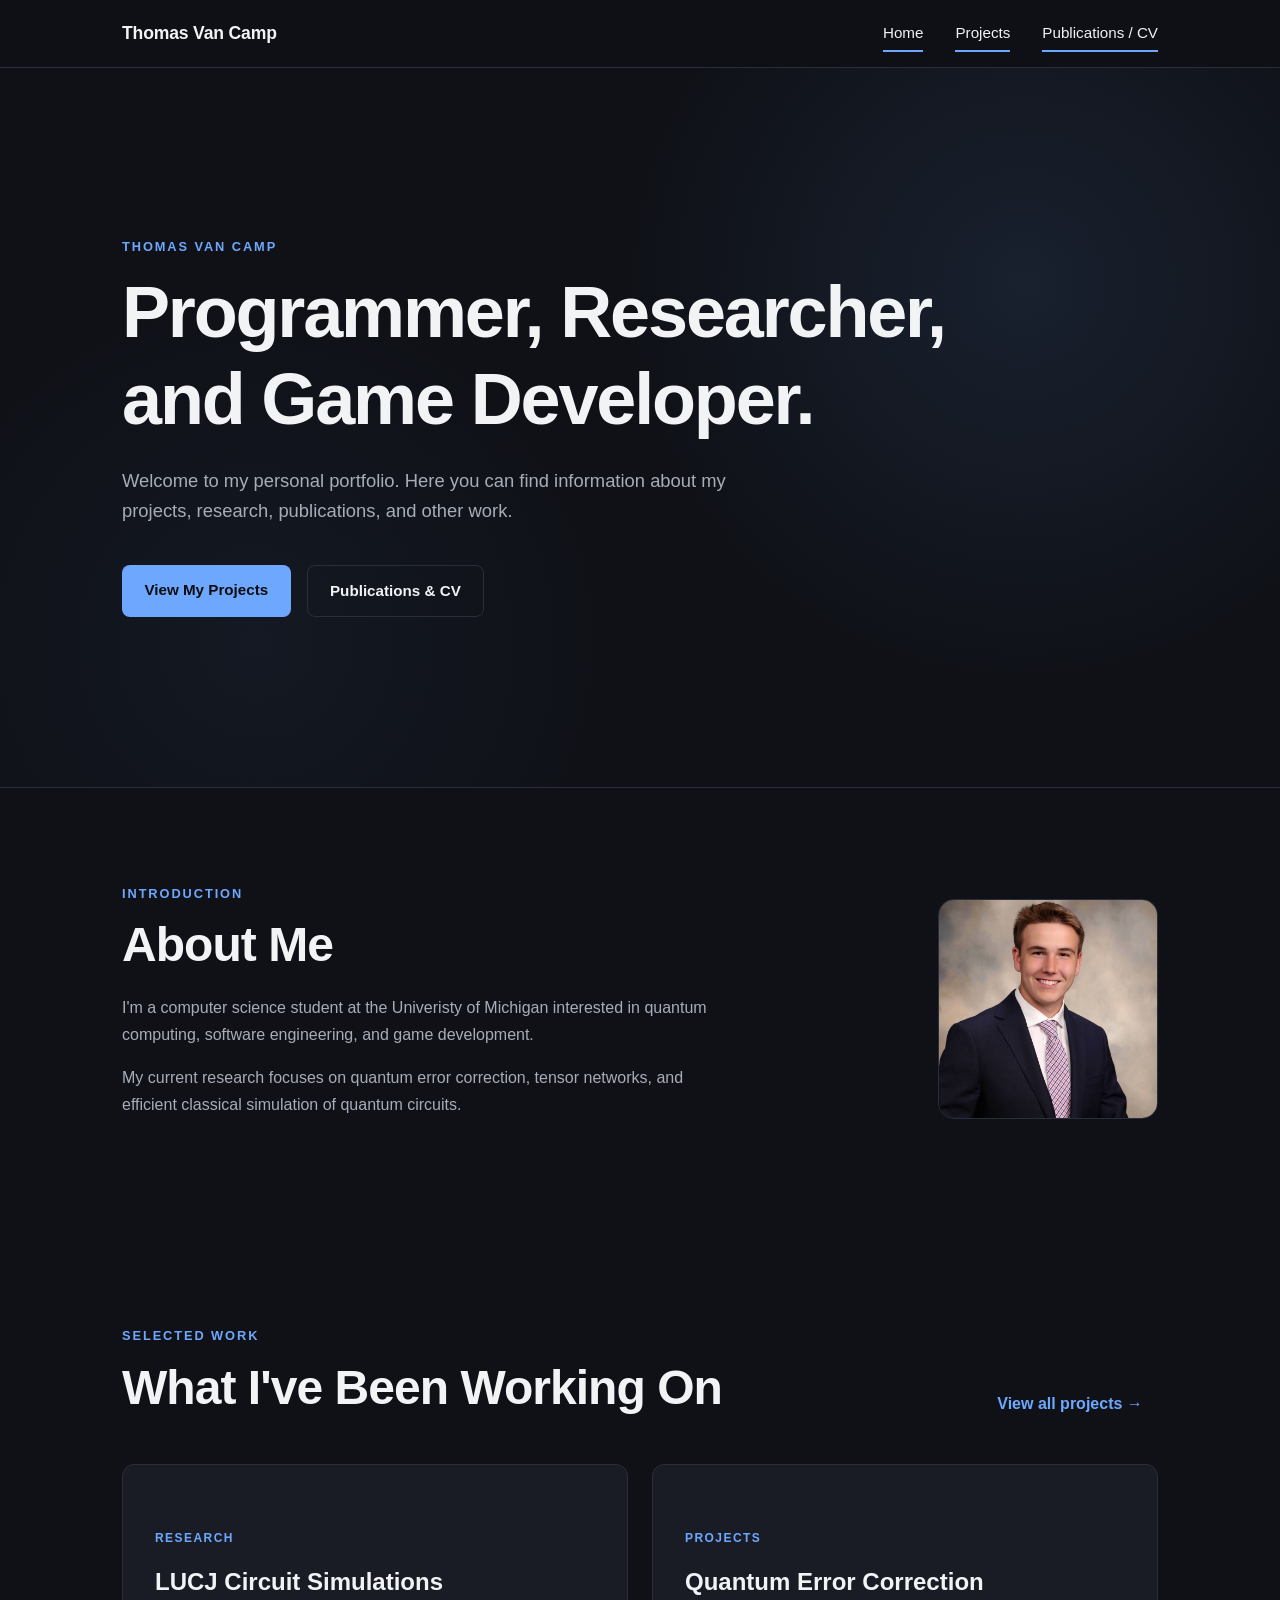
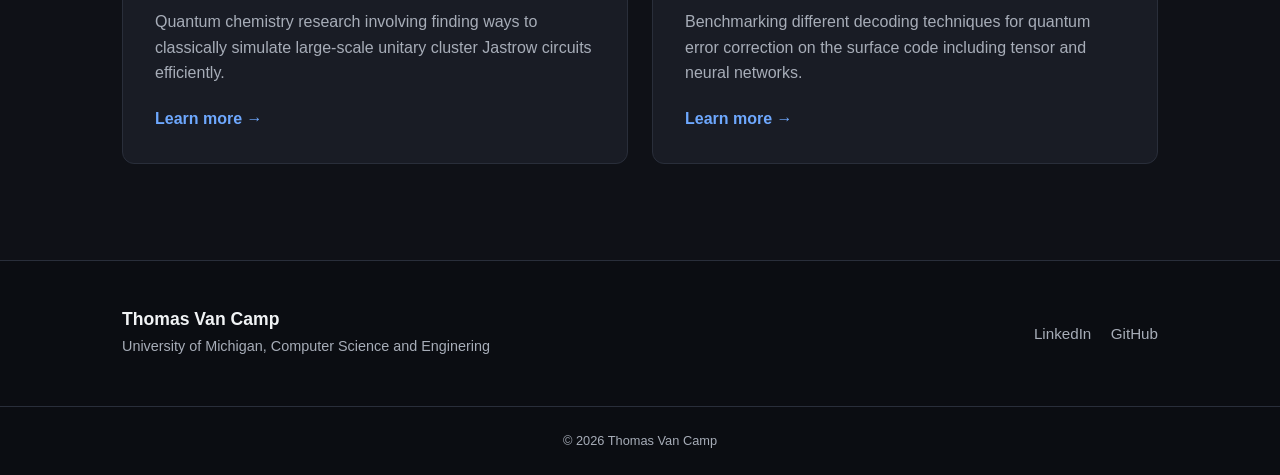
==== index.html @ ea7e0d3c "Updated to professional portfolio website" ====
<!DOCTYPE html>
<html lang="en">
<head>
    <meta charset="UTF-8">
    <meta name="viewport" content="width=device-width, initial-scale=1.0">

    <title>Thomas Van Camp</title>

    <link rel="stylesheet" href="style.css">
</head>

<body>

    <!-- Header / Navigation -->
    <header class="site-header">
        <nav class="navbar">
            <a href="index.html" class="site-name">Thomas Van Camp</a>

            <div class="nav-links">
                <a href="index.html" class="active">Home</a>
                <a href="projects.html" class="active">Projects</a>
                <a href="publications.html" class="active">Publications / CV</a>
            </div>
        </nav>
    </header>


    <!-- Main Content -->
    <main>

        <!-- Hero Section -->
        <section class="hero">
            <div class="hero-content">
                <p class="eyebrow">Thomas Van Camp</p>

                <h1>Programmer, Researcher,<br>and Game Developer.</h1>

                <p class="hero-description">
                    Welcome to my personal portfolio. Here you can find
                    information about my projects, research, publications,
                    and other work.
                </p>

                <div class="hero-buttons">
                    <a href="projects.html" class="button primary">
                        View My Projects
                    </a>

                    <a href="publications.html" class="button secondary">
                        Publications & CV
                    </a>
                </div>
            </div>
        </section>


        <!-- Introduction -->
        <section class="about-section"> 
            <div class="about-content"> 
                <div class="about-text"> 
                    <span class="eyebrow">Introduction</span>
                    <h2>About Me</h2> 
                    <p> 
                        I'm a computer science student at the 
                        Univeristy of Michigan interested 
                        in quantum computing, software 
                        engineering, and game development.
                    </p> 
                    <p> 
                        My current research focuses on 
                        quantum error correction, tensor networks, 
                        and efficient classical simulation of quantum circuits. 
                    </p> 
                </div> 
            
                <div class="about-image"> 
                    <img src="images/headshot/headshot.png" alt="Thomas Van Camp"> 
                </div> 
            </div>
        </section>


        <!-- Featured Work -->
        <section class="featured">
            <div class="section-container">

                <div class="section-heading">
                    <div>
                        <p class="eyebrow">Selected Work</p>
                        <h2>What I've Been Working On</h2>
                    </div>

                    <a href="projects.html" class="text-link">
                        View all projects →
                    </a>
                </div>

                <div class="project-preview">

                    <div class="project-card">
                        <div class="project-card-content">
                            <p class="project-type">Research</p>

                            <h3>LUCJ Circuit Simulations</h3>

                            <p>
                                Quantum chemistry research involving finding 
                                ways to classically simulate large-scale 
                                unitary cluster Jastrow circuits efficiently.
                            </p>

                            <a href="publications.html#lucj" class="text-link">
                                Learn more →
                            </a>
                        </div>
                    </div>

                    <div class="project-card">
                        <div class="project-card-content">
                            <p class="project-type">Projects</p>

                            <h3>Quantum Error Correction</h3>

                            <p>
                                Benchmarking different decoding techniques 
                                for quantum error correction on the surface code
                                including tensor and neural networks.
                            </p>

                            <a href="projects.html#surface-code" class="text-link">
                                Learn more →
                            </a>
                        </div>
                    </div>

                </div>

            </div>
        </section>

    </main>


    <!-- Footer -->
    <footer class="site-footer">
        <div class="footer-content">

            <div class="footer-name">
                <h3>Thomas Van Camp</h3>
                <p>University of Michigan, Computer Science and Enginering</p>
            </div>

            <div class="footer-links">
                <a
                    href="https://www.linkedin.com/in/thomas-van-camp/"
                    target="_blank"
                    rel="noopener noreferrer"
                >
                    LinkedIn
                </a>
                <a
                    href="https://github.com/tvc04/"
                    target="_blank"
                    rel="noopener noreferrer"
                >
                    GitHub
                </a>
            </div>

        </div>

        <div class="footer-bottom">
            <p>© 2026 Thomas Van Camp</p>
        </div>
    </footer>

</body>
</html>
---- style.css ----
/* =========================================================
   Thomas Van Camp - Personal Portfolio
   ========================================================= */


/* ---------------------------------------------------------
   Global Styles
   --------------------------------------------------------- */

* {
    margin: 0;
    padding: 0;
    box-sizing: border-box;
}

:root {
    --background: #0f1117;
    --background-light: #151821;
    --card: #191c25;
    --card-hover: #20242f;

    --text: #f1f3f5;
    --text-muted: #a7adb8;

    --accent: #6ea8fe;
    --accent-hover: #8bb9ff;

    --border: #292e3a;

    --max-width: 1100px;
}

html {
    scroll-behavior: smooth;
}

body {
    font-family:
        -apple-system,
        BlinkMacSystemFont,
        "Segoe UI",
        Roboto,
        Helvetica,
        Arial,
        sans-serif;

    background: var(--background);
    color: var(--text);

    line-height: 1.6;
}


/* ---------------------------------------------------------
   Typography
   --------------------------------------------------------- */

h1,
h2,
h3 {
    line-height: 1.2;
}

h1 {
    font-size: clamp(2.5rem, 6vw, 4.5rem);
    font-weight: 700;
    letter-spacing: -0.03em;
}

h2 {
    font-size: clamp(2rem, 4vw, 3rem);
    letter-spacing: -0.02em;
}

h3 {
    font-size: 1.5rem;
}

p {
    color: var(--text-muted);
}

a {
    color: inherit;
    text-decoration: none;
}


/* ---------------------------------------------------------
   Header / Navigation
   --------------------------------------------------------- */

.site-header {
    position: sticky;
    top: 0;
    z-index: 100;

    width: 100%;

    background: rgba(15, 17, 23, 0.9);
    backdrop-filter: blur(12px);

    border-bottom: 1px solid var(--border);
}

.navbar {
    max-width: var(--max-width);
    margin: 0 auto;

    padding: 1.2rem 2rem;

    display: flex;
    align-items: center;
    justify-content: space-between;
}

.site-name {
    font-size: 1.1rem;
    font-weight: 700;
    letter-spacing: -0.01em;

    transition: color 0.2s ease;
}

.site-name:hover {
    color: var(--accent);
}

.nav-links {
    display: flex;
    gap: 2rem;
}

.nav-links a {
    position: relative;

    color: var(--text-muted);
    font-size: 0.95rem;
    font-weight: 500;

    transition:
        color 0.2s ease;
}

.nav-links a:hover,
.nav-links a.active {
    color: var(--text);
}

/* Small line underneath active navigation item */
.nav-links a::after {
    content: "";

    position: absolute;
    left: 0;
    bottom: -0.4rem;

    width: 0;
    height: 2px;

    background: var(--accent);

    transition: width 0.2s ease;
}

.nav-links a:hover::after,
.nav-links a.active::after {
    width: 100%;
}


/* ---------------------------------------------------------
   Shared Section Styles
   --------------------------------------------------------- */

.section-container {
    max-width: var(--max-width);
    margin: 0 auto;

    padding: 6rem 2rem;
}

.eyebrow {
    margin-bottom: 0.75rem;

    color: var(--accent);

    font-size: 0.8rem;
    font-weight: 700;

    letter-spacing: 0.15em;
    text-transform: uppercase;
}


/* ---------------------------------------------------------
   Hero Section
   --------------------------------------------------------- */

.hero {
    min-height: 80vh;

    display: flex;
    align-items: center;

    border-bottom: 1px solid var(--border);

    /*
       Subtle radial gradients give the background
       some depth without needing an image.
    */
    background:
        radial-gradient(
            circle at 80% 30%,
            rgba(110, 168, 254, 0.10),
            transparent 35%
        ),
        radial-gradient(
            circle at 20% 80%,
            rgba(110, 168, 254, 0.05),
            transparent 30%
        );
}

.hero-content {
    max-width: var(--max-width);
    width: 100%;

    margin: 0 auto;
    padding: 6rem 2rem;
}

.hero h1 {
    max-width: 850px;

    margin-bottom: 1.5rem;
}

.hero-description {
    max-width: 650px;

    margin-bottom: 2.5rem;

    font-size: 1.15rem;
}

/* About Me */
.about-section {
    max-width: var(--max-width);
    margin: 0 auto;

    padding: 6rem 2rem;
}

.about-content {
    margin: 0 auto;
    display: flex;
    align-items: center;
    justify-content: space-between;
    gap: 4rem;
}

.about-text {
    flex: 1;
}

.about-text .eyebrow {
    display: block;
    margin-bottom: 0.75rem;
}

.about-text h2 {
    margin-bottom: 1.25rem;
}

.about-text p {
    max-width: 600px;
    margin-bottom: 1rem;
    line-height: 1.7;
}

.about-image {
    flex: 0 0 220px;
}

.about-image img {
    width: 220px;
    height: 220px;
    object-fit: cover;
    border-radius: 16px;
    border: 1px solid var(--border);
    display: block;
}

/* Mobile */
@media (max-width: 700px) {
    .about-section {
        padding: 4rem 1.5rem;
    }

    .about-content {
        flex-direction: column;
        align-items: flex-start;
        gap: 2rem;
    }

    .about-image {
        flex: none;
    }

    .about-image img {
        width: 180px;
        height: 180px;
    }
}


/* ---------------------------------------------------------
   Buttons
   --------------------------------------------------------- */

.hero-buttons {
    display: flex;
    gap: 1rem;
    flex-wrap: wrap;
}

.button {
    display: inline-block;

    padding: 0.8rem 1.4rem;

    border-radius: 8px;

    font-size: 0.95rem;
    font-weight: 600;

    transition:
        transform 0.2s ease,
        background 0.2s ease,
        border-color 0.2s ease;
}

.button:hover {
    transform: translateY(-2px);
}

.button.primary {
    background: var(--accent);
    color: #0b0d12;
}

.button.primary:hover {
    background: var(--accent-hover);
}

.button.secondary {
    background: transparent;

    border: 1px solid var(--border);

    color: var(--text);
}

.button.secondary:hover {
    background: var(--card);
    border-color: #3b4250;
}


/* ---------------------------------------------------------
   About / Introduction
   --------------------------------------------------------- */

.intro {
    background: var(--background-light);

    border-bottom: 1px solid var(--border);
}

.intro .section-container {
    max-width: 850px;
}

.intro h2 {
    margin-bottom: 1.5rem;
}

.intro p {
    font-size: 1.1rem;
    line-height: 1.8;
}


/* ---------------------------------------------------------
   Featured Projects
   --------------------------------------------------------- */

.featured {
    border-bottom: 1px solid var(--border);
}

.section-heading {
    display: flex;

    align-items: flex-end;
    justify-content: space-between;

    gap: 2rem;

    margin-bottom: 3rem;
}

.section-heading h2 {
    margin: 0;
}

.text-link {
    display: inline-block;

    margin-right: 0.95rem;

    color: var(--accent);

    font-weight: 600;

    transition:
        color 0.2s ease,
        transform 0.2s ease;
}

.text-link:hover {
    color: var(--accent-hover);
}


/* ---------------------------------------------------------
   Project Cards
   --------------------------------------------------------- */

.project-preview {
    display: grid;

    grid-template-columns: repeat(2, 1fr);

    gap: 1.5rem;
}

.project-card {
    min-height: 300px;

    display: flex;
    align-items: flex-end;

    padding: 2rem;

    background: var(--card);

    border: 1px solid var(--border);
    border-radius: 12px;

    transition:
        transform 0.25s ease,
        background 0.25s ease,
        border-color 0.25s ease;
}

.project-card:hover {
    transform: translateY(-5px);

    background: var(--card-hover);

    border-color: #3a414f;
}

.project-card-content {
    max-width: 500px;
}

.project-type {
    margin-bottom: 0.5rem;

    color: var(--accent);

    font-size: 0.75rem;
    font-weight: 700;

    letter-spacing: 0.12em;
    text-transform: uppercase;
}

.project-card h3 {
    margin-bottom: 0.75rem;
}

.project-card p {
    margin-bottom: 1.25rem;
}


/* ---------------------------------------------------------
   Footer
   --------------------------------------------------------- */

.site-footer {
    background: #0b0d12;
}

.footer-content {
    max-width: var(--max-width);
    margin: 0 auto;

    padding: 3rem 2rem;

    display: flex;
    align-items: center;
    justify-content: space-between;

    gap: 2rem;
}

.footer-name h3 {
    margin-bottom: 0.25rem;

    font-size: 1.1rem;
}

.footer-name p {
    font-size: 0.9rem;
}

.footer-links a {
    color: var(--text-muted);

    margin-left: 0.95rem;

    font-size: 0.95rem;
    font-weight: 500;

    transition: color 0.2s ease;
}

.footer-links a:hover {
    color: var(--accent);
}

.footer-bottom {
    border-top: 1px solid var(--border);

    padding: 1.5rem 2rem;

    text-align: center;
}

.footer-bottom p {
    font-size: 0.8rem;
}


/* ---------------------------------------------------------
   Responsive Design - Tablets
   --------------------------------------------------------- */

@media (max-width: 768px) {

    .navbar {
        padding: 1rem 1.25rem;
    }

    .nav-links {
        gap: 1rem;
    }

    .nav-links a {
        font-size: 0.85rem;
    }

    .hero {
        min-height: 75vh;
    }

    .hero-content {
        padding: 5rem 1.25rem;
    }

    .section-container {
        padding: 4.5rem 1.25rem;
    }

    .project-preview {
        grid-template-columns: 1fr;
    }

    .section-heading {
        align-items: flex-start;
        flex-direction: column;
    }

    .footer-content {
        padding: 2.5rem 1.25rem;
    }
}


/* ---------------------------------------------------------
   Responsive Design - Phones
   --------------------------------------------------------- */

@media (max-width: 520px) {

    .navbar {
        flex-direction: column;
        align-items: flex-start;

        gap: 0.75rem;
    }

    .nav-links {
        width: 100%;

        justify-content: space-between;

        gap: 0.5rem;
    }

    .nav-links a {
        font-size: 0.8rem;
    }

    .hero h1 {
        font-size: 2.5rem;
    }

    .hero-description {
        font-size: 1rem;
    }

    .hero-buttons {
        flex-direction: column;
        align-items: stretch;
    }

    .button {
        text-align: center;
    }

    .project-card {
        min-height: 250px;

        padding: 1.5rem;
    }

    .footer-content {
        flex-direction: column;
        align-items: flex-start;
    }
}


/* ---------------------------------------------------------
   Accessibility
   --------------------------------------------------------- */

/* Visible keyboard focus */
a:focus-visible,
button:focus-visible {
    outline: 2px solid var(--accent);
    outline-offset: 4px;
}


/* Reduce animations for users who request it */
@media (prefers-reduced-motion: reduce) {

    html {
        scroll-behavior: auto;
    }

    *,
    *::before,
    *::after {
        transition: none !important;
    }
}


/* =========================================================
   Projects Page
   ========================================================= */

.page-hero {
    border-bottom: 1px solid var(--border);

    background:
        radial-gradient(
            circle at 80% 40%,
            rgba(110, 168, 254, 0.08),
            transparent 35%
        );
}

.page-hero h1 {
    margin-bottom: 1.5rem;
}

.page-description {
    max-width: 700px;

    font-size: 1.1rem;
    line-height: 1.8;
}

.projects-section {
    border-bottom: 1px solid var(--border);
}

.projects-games {
    background: var(--background-light);
}

.section-heading-simple {
    margin-bottom: 3rem;
}

.section-heading-simple .eyebrow {
    margin-bottom: 0.5rem;
}


/* ---------------------------------------------------------
   Research Project
   --------------------------------------------------------- */

.project-featured {
    display: grid;

    grid-template-columns: 1.1fr 1fr;

    gap: 4rem;

    align-items: center;
}

.project-image {
    width: 100%;
}

.project-image img,
.game-image img {
    display: block;

    width: 100%;
    height: 100%;

    object-fit: cover;

    border-radius: 12px;
}

.image-placeholder {
    min-height: 360px;

    display: flex;
    align-items: center;
    justify-content: center;

    padding: 2rem;

    background: var(--card);

    border: 1px solid var(--border);
    border-radius: 12px;

    color: var(--text-muted);

    font-size: 1rem;
    font-weight: 600;
}

.project-info h3 {
    margin-bottom: 1rem;

    font-size: 2rem;
}

.project-info p {
    margin-bottom: 1rem;
}

.project-type {
    margin-bottom: 0.6rem;

    color: var(--accent);

    font-size: 0.75rem;
    font-weight: 700;

    letter-spacing: 0.12em;
    text-transform: uppercase;
}


/* ---------------------------------------------------------
   Project Tags
   --------------------------------------------------------- */

.project-tags {
    display: flex;

    flex-wrap: wrap;

    gap: 0.5rem;

    margin: 1.5rem 0;
}

.project-tags span {
    padding: 0.35rem 0.7rem;

    background: var(--card);

    border: 1px solid var(--border);
    border-radius: 999px;

    color: var(--text-muted);

    font-size: 0.75rem;
    font-weight: 500;
}


/* ---------------------------------------------------------
   Game Projects
   --------------------------------------------------------- */

.game-projects {
    display: flex;

    flex-direction: column;

    gap: 5rem;
}

.game-project {
    display: grid;

    grid-template-columns: 1fr 1fr;

    gap: 4rem;

    align-items: center;
}

.game-project:nth-child(even) .game-image {
    order: 2;
}

.game-project:nth-child(even) .game-info {
    order: 1;
}

.game-image {
    width: 100%;
}

.game-info h3 {
    margin-bottom: 1rem;

    font-size: 2rem;
}

.game-info p {
    margin-bottom: 1rem;
}

/* Embedded project videos */ 
.video-container { 
    position: relative; 
    overflow: hidden; 
    aspect-ratio: 16 / 9; 
    background: var(--card); 
}

.video-container iframe { 
    width: 100%; 
    height: 100%; 
    display: block; 
    border: none; 
}


/* ---------------------------------------------------------
   Projects Page - Mobile
   --------------------------------------------------------- */

@media (max-width: 768px) {

    .project-featured,
    .game-project {
        grid-template-columns: 1fr;

        gap: 2rem;
    }

    .game-project:nth-child(even) .game-image {
        order: 1;
    }

    .game-project:nth-child(even) .game-info {
        order: 2;
    }

    .image-placeholder {
        min-height: 250px;
    }

    .project-info h3,
    .game-info h3 {
        font-size: 1.7rem;
    }
}


/* =========================================================
   Publications / CV Page
   ========================================================= */


/* ---------------------------------------------------------
   Publication
   --------------------------------------------------------- */

.publication-featured {
    max-width: 900px;

    padding: 2.5rem;

    background: var(--card);

    border: 1px solid var(--border);
    border-radius: 12px;
}

.publication-content h3 {
    max-width: 800px;

    margin-bottom: 0.75rem;

    font-size: clamp(1.7rem, 3vw, 2.3rem);
}

.publication-authors {
    margin-bottom: 1.5rem;

    font-size: 0.95rem;
    font-style: italic;
}

.publication-content > p:not(.project-type):not(.publication-authors) {
    margin-bottom: 1rem;

    line-height: 1.8;
}

.publication-links {
    display: flex;

    align-items: center;

    gap: 1.5rem;

    margin-top: 1.5rem;
}


/* ---------------------------------------------------------
   CV Section
   --------------------------------------------------------- */

.cv-section {
    background: var(--background-light);

    border-bottom: 1px solid var(--border);
}

.cv-card {
    display: flex;

    align-items: center;
    justify-content: space-between;

    gap: 3rem;

    padding: 2.5rem;

    background: var(--card);

    border: 1px solid var(--border);
    border-radius: 12px;
}

.cv-card h2 {
    margin-bottom: 0.75rem;
}

.cv-card p:not(.eyebrow) {
    max-width: 650px;
}


/* ---------------------------------------------------------
   Experience
   --------------------------------------------------------- */

.experience-section {
    border-bottom: 1px solid var(--border);
}

.experience-list {
    max-width: 950px;

    display: flex;

    flex-direction: column;
}

.experience-item {
    display: grid;

    grid-template-columns: 150px 1fr;

    gap: 2.5rem;

    padding: 2.5rem 0;

    border-top: 1px solid var(--border);
}

.experience-item:first-child {
    border-top: none;
}

.experience-date {
    padding-top: 0.2rem;

    color: var(--accent);

    font-size: 0.85rem;
    font-weight: 600;
}

.experience-content h3 {
    margin-bottom: 0.35rem;

    font-size: 1.35rem;
}

.experience-role {
    margin-bottom: 1rem;

    color: var(--text);

    font-size: 0.9rem;
    font-weight: 500;
}

.experience-content > p:last-child {
    max-width: 700px;

    line-height: 1.75;
}


/* ---------------------------------------------------------
   Publications / CV Page - Mobile
   --------------------------------------------------------- */

@media (max-width: 768px) {

    .publication-featured {
        padding: 1.75rem;
    }

    .cv-card {
        flex-direction: column;

        align-items: flex-start;

        padding: 1.75rem;
    }

    .experience-item {
        grid-template-columns: 1fr;

        gap: 0.75rem;

        padding: 2rem 0;
    }

    .experience-date {
        padding-top: 0;
    }
}
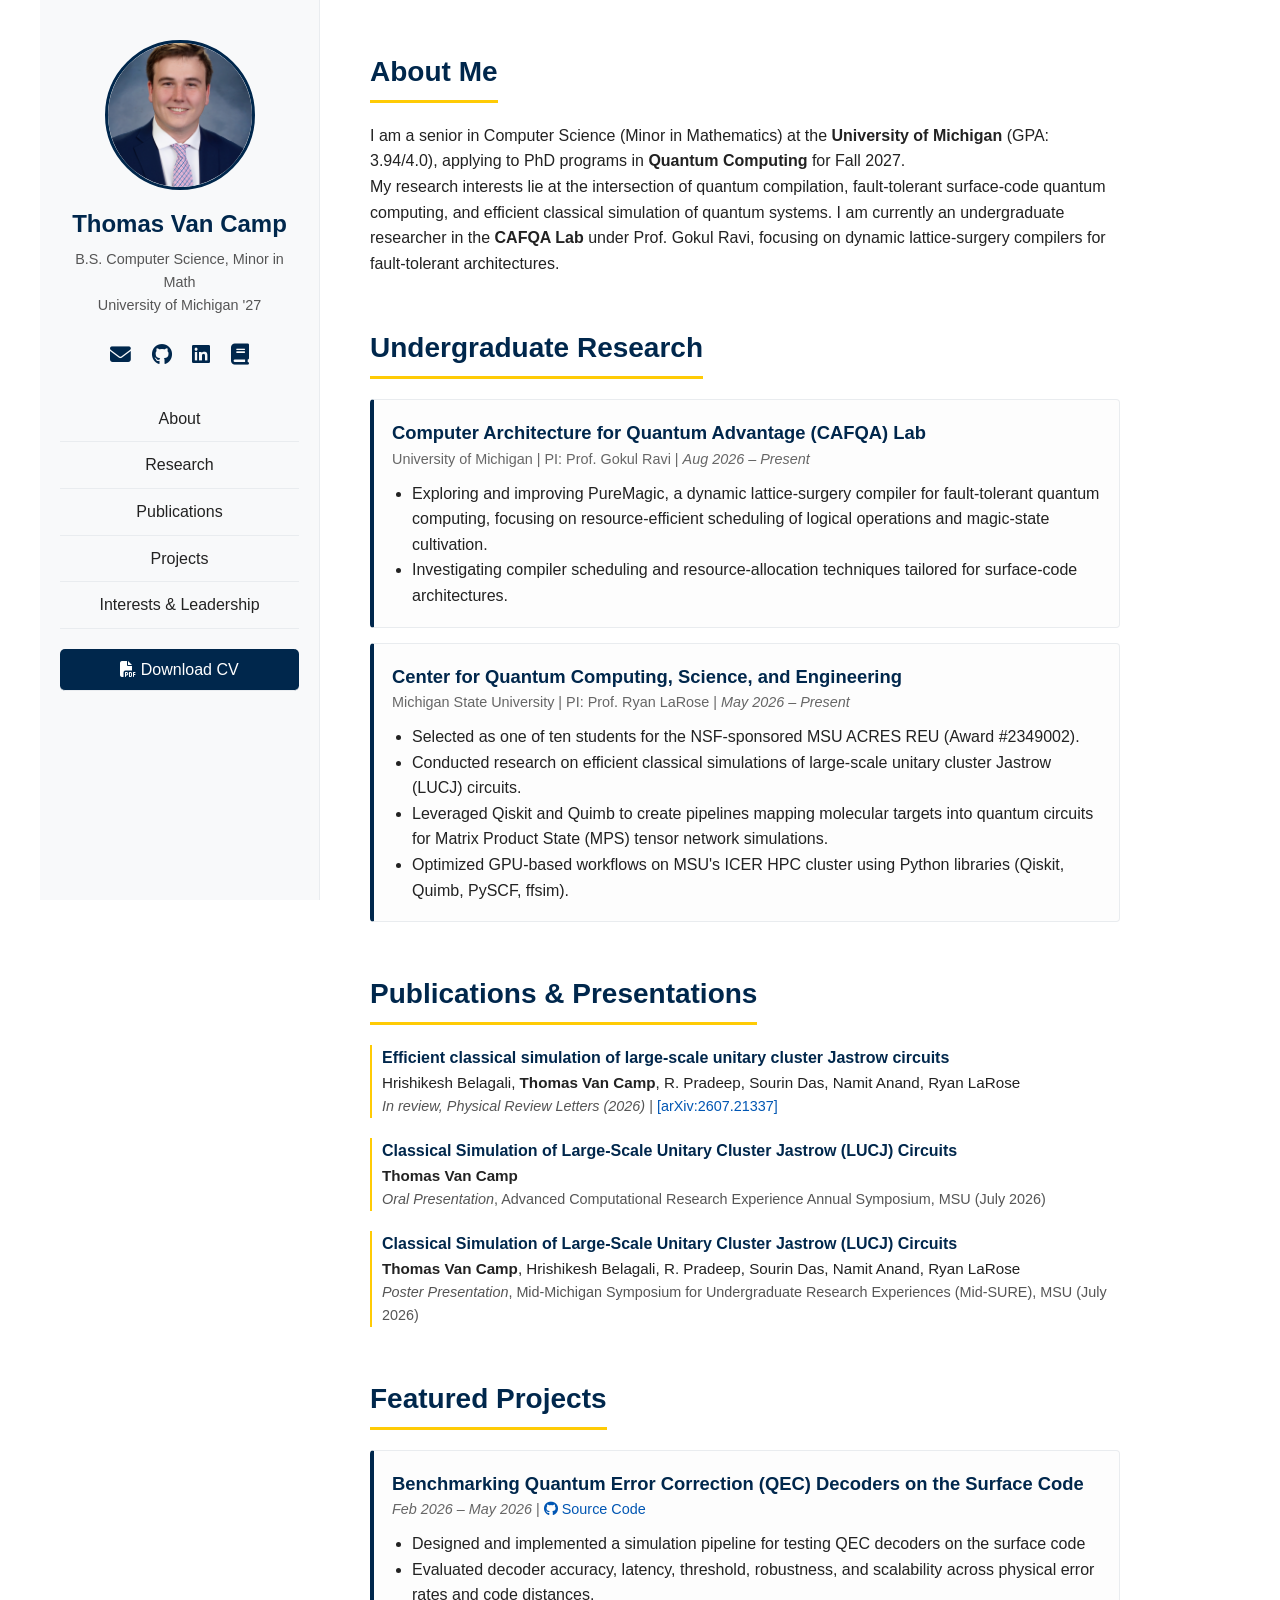
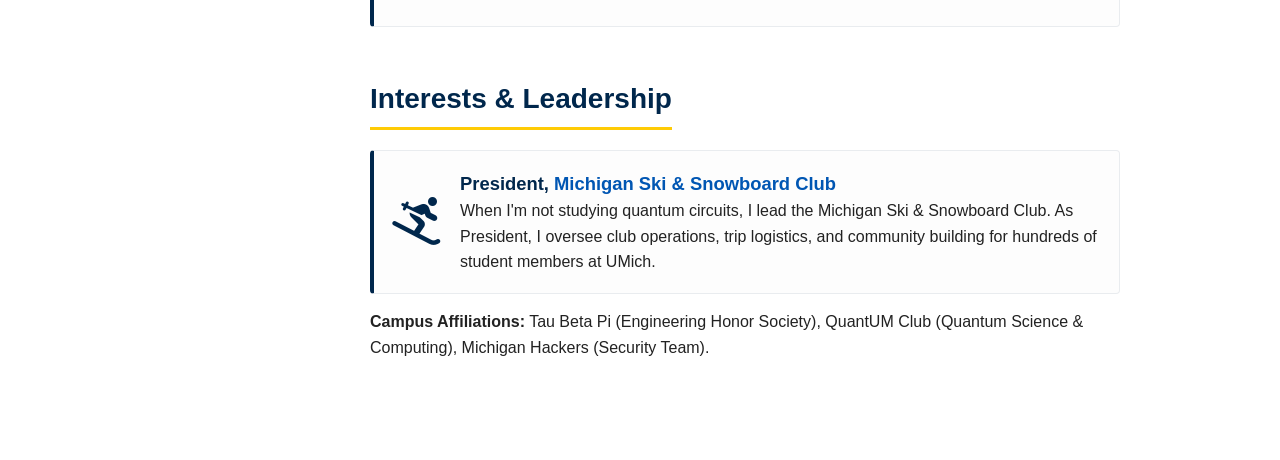
==== commit 8412c405: "Remade website" ====
--- a/index.html
+++ b/index.html
@@ -3,176 +3,117 @@
 <head>
     <meta charset="UTF-8">
     <meta name="viewport" content="width=device-width, initial-scale=1.0">
-
-    <title>Thomas Van Camp</title>
-
+    <title>Thomas Van Camp | Quantum Computing</title>
+    <link rel="stylesheet" href="https://cdnjs.cloudflare.com/ajax/libs/font-awesome/6.4.0/css/all.min.css">
     <link rel="stylesheet" href="style.css">
 </head>
+<body>
+    <div class="container">
+        <!-- Sidebar Navigation & Profile -->
+        <aside class="sidebar">
+            <img src="profile.jpg" alt="Thomas Van Camp" class="profile-pic">
+            <h1>Thomas Van Camp</h1>
+            <p class="bio">B.S. Computer Science, Minor in Math<br>University of Michigan '27</p>
+            
+            <div class="social-icons">
+                <a href="mailto:tvancamp@umich.edu" title="Email"><i class="fas fa-envelope"></i></a>
+                <a href="https://github.com/tvc04" target="_blank" title="GitHub"><i class="fab fa-github"></i></a>
+                <a href="https://linkedin.com/in/thomas-van-camp/" target="_blank" title="LinkedIn"><i class="fab fa-linkedin"></i></a>
+                <a href="https://arxiv.org/abs/2607.21337" target="_blank" title="arXiv"><i class="fas fa-book"></i></a>
+            </div>
+            
+            <nav class="nav-menu">
+                <a href="#about">About</a>
+                <a href="#research">Research</a>
+                <a href="#publications">Publications</a>
+                <a href="#projects">Projects</a>
+                <a href="#interests">Interests & Leadership</a>
+                <a href="Thomas Van Camp CV.pdf" target="_blank" class="cv-link"><i class="fas fa-file-pdf"></i> Download CV</a>
+            </nav>
+        </aside>
 
-<body>
+        <!-- Main Content -->
+        <main class="content">
+            <section id="about">
+                <h2>About Me</h2>
+                <p>I am a senior in Computer Science (Minor in Mathematics) at the <strong>University of Michigan</strong> (GPA: 3.94/4.0), applying to PhD programs in <strong>Quantum Computing</strong> for Fall 2027.</p>
+                <p>My research interests lie at the intersection of quantum compilation, fault-tolerant surface-code quantum computing, and efficient classical simulation of quantum systems. I am currently an undergraduate researcher in the <strong>CAFQA Lab</strong> under Prof. Gokul Ravi, focusing on dynamic lattice-surgery compilers for fault-tolerant architectures.</p>
+            </section>
 
-    <!-- Header / Navigation -->
-    <header class="site-header">
-        <nav class="navbar">
-            <a href="index.html" class="site-name">Thomas Van Camp</a>
-
-            <div class="nav-links">
-                <a href="index.html" class="active">Home</a>
-                <a href="projects.html" class="active">Projects</a>
-                <a href="publications.html" class="active">Publications / CV</a>
-            </div>
-        </nav>
-    </header>
-
-
-    <!-- Main Content -->
-    <main>
-
-        <!-- Hero Section -->
-        <section class="hero">
-            <div class="hero-content">
-                <p class="eyebrow">Thomas Van Camp</p>
-
-                <h1>Programmer, Researcher,<br>and Game Developer.</h1>
-
-                <p class="hero-description">
-                    Welcome to my personal portfolio. Here you can find
-                    information about my projects, research, publications,
-                    and other work.
-                </p>
-
-                <div class="hero-buttons">
-                    <a href="projects.html" class="button primary">
-                        View My Projects
-                    </a>
-
-                    <a href="publications.html" class="button secondary">
-                        Publications & CV
-                    </a>
-                </div>
-            </div>
-        </section>
-
-
-        <!-- Introduction -->
-        <section class="about-section"> 
-            <div class="about-content"> 
-                <div class="about-text"> 
-                    <span class="eyebrow">Introduction</span>
-                    <h2>About Me</h2> 
-                    <p> 
-                        I'm a computer science student at the 
-                        Univeristy of Michigan interested 
-                        in quantum computing, software 
-                        engineering, and game development.
-                    </p> 
-                    <p> 
-                        My current research focuses on 
-                        quantum error correction, tensor networks, 
-                        and efficient classical simulation of quantum circuits. 
-                    </p> 
-                </div> 
-            
-                <div class="about-image"> 
-                    <img src="images/headshot/headshot.png" alt="Thomas Van Camp"> 
-                </div> 
-            </div>
-        </section>
-
-
-        <!-- Featured Work -->
-        <section class="featured">
-            <div class="section-container">
-
-                <div class="section-heading">
-                    <div>
-                        <p class="eyebrow">Selected Work</p>
-                        <h2>What I've Been Working On</h2>
-                    </div>
-
-                    <a href="projects.html" class="text-link">
-                        View all projects →
-                    </a>
+            <section id="research">
+                <h2>Undergraduate Research</h2>
+                
+                <div class="card">
+                    <h3>Computer Architecture for Quantum Advantage (CAFQA) Lab</h3>
+                    <p class="sub-heading">University of Michigan | PI: Prof. Gokul Ravi | <em>Aug 2026 – Present</em></p>
+                    <ul>
+                        <li>Exploring and improving PureMagic, a dynamic lattice-surgery compiler for fault-tolerant quantum computing, focusing on resource-efficient scheduling of logical operations and magic-state cultivation.</li>
+                        <li>Investigating compiler scheduling and resource-allocation techniques tailored for surface-code architectures.</li>
+                    </ul>
                 </div>
 
-                <div class="project-preview">
+                <div class="card">
+                    <h3>Center for Quantum Computing, Science, and Engineering</h3>
+                    <p class="sub-heading">Michigan State University | PI: Prof. Ryan LaRose | <em>May 2026 – Present</em></p>
+                    <ul>
+                        <li>Selected as one of ten students for the NSF-sponsored MSU ACRES REU (Award #2349002).</li>
+                        <li>Conducted research on efficient classical simulations of large-scale unitary cluster Jastrow (LUCJ) circuits.</li>
+                        <li>Leveraged Qiskit and Quimb to create pipelines mapping molecular targets into quantum circuits for Matrix Product State (MPS) tensor network simulations.</li>
+                        <li>Optimized GPU-based workflows on MSU's ICER HPC cluster using Python libraries (Qiskit, Quimb, PySCF, ffsim).</li>
+                    </ul>
+                </div>
+            </section>
 
-                    <div class="project-card">
-                        <div class="project-card-content">
-                            <p class="project-type">Research</p>
-
-                            <h3>LUCJ Circuit Simulations</h3>
-
-                            <p>
-                                Quantum chemistry research involving finding 
-                                ways to classically simulate large-scale 
-                                unitary cluster Jastrow circuits efficiently.
-                            </p>
-
-                            <a href="publications.html#lucj" class="text-link">
-                                Learn more →
-                            </a>
-                        </div>
-                    </div>
-
-                    <div class="project-card">
-                        <div class="project-card-content">
-                            <p class="project-type">Projects</p>
-
-                            <h3>Quantum Error Correction</h3>
-
-                            <p>
-                                Benchmarking different decoding techniques 
-                                for quantum error correction on the surface code
-                                including tensor and neural networks.
-                            </p>
-
-                            <a href="projects.html#surface-code" class="text-link">
-                                Learn more →
-                            </a>
-                        </div>
-                    </div>
-
+            <section id="publications">
+                <h2>Publications & Presentations</h2>
+                
+                <div class="pub-item">
+                    <p class="pub-title"><strong>Efficient classical simulation of large-scale unitary cluster Jastrow circuits</strong></p>
+                    <p class="authors">Hrishikesh Belagali, <strong>Thomas Van Camp</strong>, R. Pradeep, Sourin Das, Namit Anand, Ryan LaRose</p>
+                    <p class="venue"><em>In review, Physical Review Letters (2026)</em> | <a href="https://arxiv.org/abs/2607.21337" target="_blank">[arXiv:2607.21337]</a></p>
                 </div>
 
-            </div>
-        </section>
+                <div class="pub-item">
+                    <p class="pub-title"><strong>Classical Simulation of Large-Scale Unitary Cluster Jastrow (LUCJ) Circuits</strong></p>
+                    <p class="authors"><strong>Thomas Van Camp</strong></p>
+                    <p class="venue"><em>Oral Presentation</em>, Advanced Computational Research Experience Annual Symposium, MSU (July 2026)</p>
+                </div>
 
-    </main>
+                <div class="pub-item">
+                    <p class="pub-title"><strong>Classical Simulation of Large-Scale Unitary Cluster Jastrow (LUCJ) Circuits</strong></p>
+                    <p class="authors"><strong>Thomas Van Camp</strong>, Hrishikesh Belagali, R. Pradeep, Sourin Das, Namit Anand, Ryan LaRose</p>
+                    <p class="venue"><em>Poster Presentation</em>, Mid-Michigan Symposium for Undergraduate Research Experiences (Mid-SURE), MSU (July 2026)</p>
+                </div>
+            </section>
 
+            <section id="projects">
+                <h2>Featured Projects</h2>
+                <div class="card">
+                    <h3>Benchmarking Quantum Error Correction (QEC) Decoders on the Surface Code</h3>
+                    <p class="sub-heading"><em>Feb 2026 – May 2026</em> | <a href="https://github.com/tvc04/qec_decoding" target="_blank"><i class="fab fa-github"></i> Source Code</a></p>
+                    <ul>
+                        <li>Designed and implemented a simulation pipeline for testing QEC decoders on the surface code</li>
+                        <li>Evaluated decoder accuracy, latency, threshold, robustness, and scalability across physical error rates and code distances.</li>
+                    </ul>
+                </div>
+            </section>
 
-    <!-- Footer -->
-    <footer class="site-footer">
-        <div class="footer-content">
+            <section id="interests">
+                <h2>Interests & Leadership</h2>
+                
+                <div class="card interest-card">
+                    <div class="interest-icon">
+                        <i class="fas fa-person-skiing fa-3x"></i>
+                    </div>
+                    <div>
+                        <h3>President, <a href="https://maizepages.umich.edu/organization/skiandsnowboardclub" target="_blank">Michigan Ski & Snowboard Club</a></h3>
+                        <p>When I'm not studying quantum circuits, I lead the Michigan Ski & Snowboard Club. As President, I oversee club operations, trip logistics, and community building for hundreds of student members at UMich.</p>
+                    </div>
+                </div>
 
-            <div class="footer-name">
-                <h3>Thomas Van Camp</h3>
-                <p>University of Michigan, Computer Science and Enginering</p>
-            </div>
-
-            <div class="footer-links">
-                <a
-                    href="https://www.linkedin.com/in/thomas-van-camp/"
-                    target="_blank"
-                    rel="noopener noreferrer"
-                >
-                    LinkedIn
-                </a>
-                <a
-                    href="https://github.com/tvc04/"
-                    target="_blank"
-                    rel="noopener noreferrer"
-                >
-                    GitHub
-                </a>
-            </div>
-
-        </div>
-
-        <div class="footer-bottom">
-            <p>© 2026 Thomas Van Camp</p>
-        </div>
-    </footer>
-
+                <p><strong>Campus Affiliations:</strong> Tau Beta Pi (Engineering Honor Society), QuantUM Club (Quantum Science & Computing), Michigan Hackers (Security Team).</p>
+            </section>
+        </main>
+    </div>
 </body>
-</html>
+</html>
--- a/style.css
+++ b/style.css
@@ -1,11 +1,12 @@
-/* =========================================================
-   Thomas Van Camp - Personal Portfolio
-   ========================================================= */
-
-
-/* ---------------------------------------------------------
-   Global Styles
-   --------------------------------------------------------- */
+:root {
+    --primary-color: #00274C; /* UMich Navy */
+    --secondary-color: #FFCB05; /* UMich Maize */
+    --text-color: #222222;
+    --bg-color: #ffffff;
+    --sidebar-bg: #f8f9fa;
+    --link-color: #0056b3;
+    --border-color: #e9ecef;
+}
 
 * {
     margin: 0;
@@ -13,1091 +14,182 @@
     box-sizing: border-box;
 }
 
-:root {
-    --background: #0f1117;
-    --background-light: #151821;
-    --card: #191c25;
-    --card-hover: #20242f;
-
-    --text: #f1f3f5;
-    --text-muted: #a7adb8;
-
-    --accent: #6ea8fe;
-    --accent-hover: #8bb9ff;
-
-    --border: #292e3a;
-
-    --max-width: 1100px;
+body {
+    font-family: -apple-system, BlinkMacSystemFont, "Segoe UI", Roboto, Arial, sans-serif;
+    line-height: 1.6;
+    color: var(--text-color);
+    background-color: var(--bg-color);
 }
 
-html {
-    scroll-behavior: smooth;
+.container {
+    display: flex;
+    max-width: 1200px;
+    margin: 0 auto;
 }
 
-body {
-    font-family:
-        -apple-system,
-        BlinkMacSystemFont,
-        "Segoe UI",
-        Roboto,
-        Helvetica,
-        Arial,
-        sans-serif;
-
-    background: var(--background);
-    color: var(--text);
-
-    line-height: 1.6;
+/* Sidebar */
+.sidebar {
+    width: 280px;
+    background-color: var(--sidebar-bg);
+    padding: 40px 20px;
+    position: fixed;
+    height: 100vh;
+    border-right: 1px solid var(--border-color);
+    display: flex;
+    flex-direction: column;
+    align-items: center;
+    text-align: center;
 }
 
-
-/* ---------------------------------------------------------
-   Typography
-   --------------------------------------------------------- */
-
-h1,
-h2,
-h3 {
-    line-height: 1.2;
+.profile-pic {
+    width: 150px;
+    height: 150px;
+    border-radius: 50%;
+    object-fit: cover;
+    margin-bottom: 15px;
+    border: 3px solid var(--primary-color);
 }
 
-h1 {
-    font-size: clamp(2.5rem, 6vw, 4.5rem);
-    font-weight: 700;
-    letter-spacing: -0.03em;
+.sidebar h1 {
+    font-size: 1.5rem;
+    color: var(--primary-color);
+    margin-bottom: 5px;
+}
+
+.bio {
+    font-size: 0.9rem;
+    color: #555;
+    margin-bottom: 20px;
+}
+
+.social-icons a {
+    color: var(--primary-color);
+    font-size: 1.3rem;
+    margin: 0 8px;
+    transition: color 0.2s;
+}
+
+.social-icons a:hover {
+    color: var(--link-color);
+}
+
+.nav-menu {
+    display: flex;
+    flex-direction: column;
+    width: 100%;
+    margin-top: 25px;
+}
+
+.nav-menu a {
+    text-decoration: none;
+    color: var(--text-color);
+    padding: 10px 0;
+    font-weight: 500;
+    border-bottom: 1px solid var(--border-color);
+}
+
+.nav-menu a:hover {
+    color: var(--link-color);
+}
+
+.nav-menu .cv-link {
+    margin-top: 20px;
+    background-color: var(--primary-color);
+    color: #fff;
+    border-radius: 5px;
+    padding: 8px 0;
+}
+
+.nav-menu .cv-link:hover {
+    background-color: #001a33;
+    color: #fff;
+}
+
+/* Main Content */
+.content {
+    margin-left: 280px;
+    padding: 50px;
+    max-width: 850px;
+}
+
+section {
+    margin-bottom: 50px;
 }
 
 h2 {
-    font-size: clamp(2rem, 4vw, 3rem);
-    letter-spacing: -0.02em;
+    font-size: 1.75rem;
+    color: var(--primary-color);
+    border-bottom: 3px solid var(--secondary-color);
+    display: inline-block;
+    margin-bottom: 20px;
+    padding-bottom: 5px;
 }
 
 h3 {
-    font-size: 1.5rem;
+    font-size: 1.15rem;
+    color: var(--primary-color);
 }
 
-p {
-    color: var(--text-muted);
+.sub-heading {
+    font-size: 0.9rem;
+    color: #666;
+    margin-bottom: 10px;
+}
+
+.card {
+    background: #fdfdfd;
+    border: 1px solid var(--border-color);
+    border-left: 4px solid var(--primary-color);
+    padding: 18px;
+    border-radius: 4px;
+    margin-bottom: 15px;
+}
+
+.card ul {
+    margin-left: 20px;
+}
+
+.pub-item {
+    margin-bottom: 20px;
+    padding-left: 10px;
+    border-left: 2px solid var(--secondary-color);
+}
+
+.pub-title {
+    color: var(--primary-color);
+}
+
+.authors {
+    font-size: 0.95rem;
+}
+
+.venue {
+    font-size: 0.9rem;
+    color: #555;
+}
+
+.interest-card {
+    display: flex;
+    align-items: center;
+    gap: 20px;
+}
+
+.interest-icon {
+    color: var(--primary-color);
 }
 
 a {
-    color: inherit;
+    color: var(--link-color);
     text-decoration: none;
 }
 
-
-/* ---------------------------------------------------------
-   Header / Navigation
-   --------------------------------------------------------- */
-
-.site-header {
-    position: sticky;
-    top: 0;
-    z-index: 100;
-
-    width: 100%;
-
-    background: rgba(15, 17, 23, 0.9);
-    backdrop-filter: blur(12px);
-
-    border-bottom: 1px solid var(--border);
+a:hover {
+    text-decoration: underline;
 }
 
-.navbar {
-    max-width: var(--max-width);
-    margin: 0 auto;
-
-    padding: 1.2rem 2rem;
-
-    display: flex;
-    align-items: center;
-    justify-content: space-between;
-}
-
-.site-name {
-    font-size: 1.1rem;
-    font-weight: 700;
-    letter-spacing: -0.01em;
-
-    transition: color 0.2s ease;
-}
-
-.site-name:hover {
-    color: var(--accent);
-}
-
-.nav-links {
-    display: flex;
-    gap: 2rem;
-}
-
-.nav-links a {
-    position: relative;
-
-    color: var(--text-muted);
-    font-size: 0.95rem;
-    font-weight: 500;
-
-    transition:
-        color 0.2s ease;
-}
-
-.nav-links a:hover,
-.nav-links a.active {
-    color: var(--text);
-}
-
-/* Small line underneath active navigation item */
-.nav-links a::after {
-    content: "";
-
-    position: absolute;
-    left: 0;
-    bottom: -0.4rem;
-
-    width: 0;
-    height: 2px;
-
-    background: var(--accent);
-
-    transition: width 0.2s ease;
-}
-
-.nav-links a:hover::after,
-.nav-links a.active::after {
-    width: 100%;
-}
-
-
-/* ---------------------------------------------------------
-   Shared Section Styles
-   --------------------------------------------------------- */
-
-.section-container {
-    max-width: var(--max-width);
-    margin: 0 auto;
-
-    padding: 6rem 2rem;
-}
-
-.eyebrow {
-    margin-bottom: 0.75rem;
-
-    color: var(--accent);
-
-    font-size: 0.8rem;
-    font-weight: 700;
-
-    letter-spacing: 0.15em;
-    text-transform: uppercase;
-}
-
-
-/* ---------------------------------------------------------
-   Hero Section
-   --------------------------------------------------------- */
-
-.hero {
-    min-height: 80vh;
-
-    display: flex;
-    align-items: center;
-
-    border-bottom: 1px solid var(--border);
-
-    /*
-       Subtle radial gradients give the background
-       some depth without needing an image.
-    */
-    background:
-        radial-gradient(
-            circle at 80% 30%,
-            rgba(110, 168, 254, 0.10),
-            transparent 35%
-        ),
-        radial-gradient(
-            circle at 20% 80%,
-            rgba(110, 168, 254, 0.05),
-            transparent 30%
-        );
-}
-
-.hero-content {
-    max-width: var(--max-width);
-    width: 100%;
-
-    margin: 0 auto;
-    padding: 6rem 2rem;
-}
-
-.hero h1 {
-    max-width: 850px;
-
-    margin-bottom: 1.5rem;
-}
-
-.hero-description {
-    max-width: 650px;
-
-    margin-bottom: 2.5rem;
-
-    font-size: 1.15rem;
-}
-
-/* About Me */
-.about-section {
-    max-width: var(--max-width);
-    margin: 0 auto;
-
-    padding: 6rem 2rem;
-}
-
-.about-content {
-    margin: 0 auto;
-    display: flex;
-    align-items: center;
-    justify-content: space-between;
-    gap: 4rem;
-}
-
-.about-text {
-    flex: 1;
-}
-
-.about-text .eyebrow {
-    display: block;
-    margin-bottom: 0.75rem;
-}
-
-.about-text h2 {
-    margin-bottom: 1.25rem;
-}
-
-.about-text p {
-    max-width: 600px;
-    margin-bottom: 1rem;
-    line-height: 1.7;
-}
-
-.about-image {
-    flex: 0 0 220px;
-}
-
-.about-image img {
-    width: 220px;
-    height: 220px;
-    object-fit: cover;
-    border-radius: 16px;
-    border: 1px solid var(--border);
-    display: block;
-}
-
-/* Mobile */
-@media (max-width: 700px) {
-    .about-section {
-        padding: 4rem 1.5rem;
-    }
-
-    .about-content {
-        flex-direction: column;
-        align-items: flex-start;
-        gap: 2rem;
-    }
-
-    .about-image {
-        flex: none;
-    }
-
-    .about-image img {
-        width: 180px;
-        height: 180px;
-    }
-}
-
-
-/* ---------------------------------------------------------
-   Buttons
-   --------------------------------------------------------- */
-
-.hero-buttons {
-    display: flex;
-    gap: 1rem;
-    flex-wrap: wrap;
-}
-
-.button {
-    display: inline-block;
-
-    padding: 0.8rem 1.4rem;
-
-    border-radius: 8px;
-
-    font-size: 0.95rem;
-    font-weight: 600;
-
-    transition:
-        transform 0.2s ease,
-        background 0.2s ease,
-        border-color 0.2s ease;
-}
-
-.button:hover {
-    transform: translateY(-2px);
-}
-
-.button.primary {
-    background: var(--accent);
-    color: #0b0d12;
-}
-
-.button.primary:hover {
-    background: var(--accent-hover);
-}
-
-.button.secondary {
-    background: transparent;
-
-    border: 1px solid var(--border);
-
-    color: var(--text);
-}
-
-.button.secondary:hover {
-    background: var(--card);
-    border-color: #3b4250;
-}
-
-
-/* ---------------------------------------------------------
-   About / Introduction
-   --------------------------------------------------------- */
-
-.intro {
-    background: var(--background-light);
-
-    border-bottom: 1px solid var(--border);
-}
-
-.intro .section-container {
-    max-width: 850px;
-}
-
-.intro h2 {
-    margin-bottom: 1.5rem;
-}
-
-.intro p {
-    font-size: 1.1rem;
-    line-height: 1.8;
-}
-
-
-/* ---------------------------------------------------------
-   Featured Projects
-   --------------------------------------------------------- */
-
-.featured {
-    border-bottom: 1px solid var(--border);
-}
-
-.section-heading {
-    display: flex;
-
-    align-items: flex-end;
-    justify-content: space-between;
-
-    gap: 2rem;
-
-    margin-bottom: 3rem;
-}
-
-.section-heading h2 {
-    margin: 0;
-}
-
-.text-link {
-    display: inline-block;
-
-    margin-right: 0.95rem;
-
-    color: var(--accent);
-
-    font-weight: 600;
-
-    transition:
-        color 0.2s ease,
-        transform 0.2s ease;
-}
-
-.text-link:hover {
-    color: var(--accent-hover);
-}
-
-
-/* ---------------------------------------------------------
-   Project Cards
-   --------------------------------------------------------- */
-
-.project-preview {
-    display: grid;
-
-    grid-template-columns: repeat(2, 1fr);
-
-    gap: 1.5rem;
-}
-
-.project-card {
-    min-height: 300px;
-
-    display: flex;
-    align-items: flex-end;
-
-    padding: 2rem;
-
-    background: var(--card);
-
-    border: 1px solid var(--border);
-    border-radius: 12px;
-
-    transition:
-        transform 0.25s ease,
-        background 0.25s ease,
-        border-color 0.25s ease;
-}
-
-.project-card:hover {
-    transform: translateY(-5px);
-
-    background: var(--card-hover);
-
-    border-color: #3a414f;
-}
-
-.project-card-content {
-    max-width: 500px;
-}
-
-.project-type {
-    margin-bottom: 0.5rem;
-
-    color: var(--accent);
-
-    font-size: 0.75rem;
-    font-weight: 700;
-
-    letter-spacing: 0.12em;
-    text-transform: uppercase;
-}
-
-.project-card h3 {
-    margin-bottom: 0.75rem;
-}
-
-.project-card p {
-    margin-bottom: 1.25rem;
-}
-
-
-/* ---------------------------------------------------------
-   Footer
-   --------------------------------------------------------- */
-
-.site-footer {
-    background: #0b0d12;
-}
-
-.footer-content {
-    max-width: var(--max-width);
-    margin: 0 auto;
-
-    padding: 3rem 2rem;
-
-    display: flex;
-    align-items: center;
-    justify-content: space-between;
-
-    gap: 2rem;
-}
-
-.footer-name h3 {
-    margin-bottom: 0.25rem;
-
-    font-size: 1.1rem;
-}
-
-.footer-name p {
-    font-size: 0.9rem;
-}
-
-.footer-links a {
-    color: var(--text-muted);
-
-    margin-left: 0.95rem;
-
-    font-size: 0.95rem;
-    font-weight: 500;
-
-    transition: color 0.2s ease;
-}
-
-.footer-links a:hover {
-    color: var(--accent);
-}
-
-.footer-bottom {
-    border-top: 1px solid var(--border);
-
-    padding: 1.5rem 2rem;
-
-    text-align: center;
-}
-
-.footer-bottom p {
-    font-size: 0.8rem;
-}
-
-
-/* ---------------------------------------------------------
-   Responsive Design - Tablets
-   --------------------------------------------------------- */
-
+/* Mobile Responsiveness */
 @media (max-width: 768px) {
-
-    .navbar {
-        padding: 1rem 1.25rem;
-    }
-
-    .nav-links {
-        gap: 1rem;
-    }
-
-    .nav-links a {
-        font-size: 0.85rem;
-    }
-
-    .hero {
-        min-height: 75vh;
-    }
-
-    .hero-content {
-        padding: 5rem 1.25rem;
-    }
-
-    .section-container {
-        padding: 4.5rem 1.25rem;
-    }
-
-    .project-preview {
-        grid-template-columns: 1fr;
-    }
-
-    .section-heading {
-        align-items: flex-start;
-        flex-direction: column;
-    }
-
-    .footer-content {
-        padding: 2.5rem 1.25rem;
-    }
-}
-
-
-/* ---------------------------------------------------------
-   Responsive Design - Phones
-   --------------------------------------------------------- */
-
-@media (max-width: 520px) {
-
-    .navbar {
-        flex-direction: column;
-        align-items: flex-start;
-
-        gap: 0.75rem;
-    }
-
-    .nav-links {
-        width: 100%;
-
-        justify-content: space-between;
-
-        gap: 0.5rem;
-    }
-
-    .nav-links a {
-        font-size: 0.8rem;
-    }
-
-    .hero h1 {
-        font-size: 2.5rem;
-    }
-
-    .hero-description {
-        font-size: 1rem;
-    }
-
-    .hero-buttons {
-        flex-direction: column;
-        align-items: stretch;
-    }
-
-    .button {
-        text-align: center;
-    }
-
-    .project-card {
-        min-height: 250px;
-
-        padding: 1.5rem;
-    }
-
-    .footer-content {
-        flex-direction: column;
-        align-items: flex-start;
-    }
-}
-
-
-/* ---------------------------------------------------------
-   Accessibility
-   --------------------------------------------------------- */
-
-/* Visible keyboard focus */
-a:focus-visible,
-button:focus-visible {
-    outline: 2px solid var(--accent);
-    outline-offset: 4px;
-}
-
-
-/* Reduce animations for users who request it */
-@media (prefers-reduced-motion: reduce) {
-
-    html {
-        scroll-behavior: auto;
-    }
-
-    *,
-    *::before,
-    *::after {
-        transition: none !important;
-    }
-}
-
-
-/* =========================================================
-   Projects Page
-   ========================================================= */
-
-.page-hero {
-    border-bottom: 1px solid var(--border);
-
-    background:
-        radial-gradient(
-            circle at 80% 40%,
-            rgba(110, 168, 254, 0.08),
-            transparent 35%
-        );
-}
-
-.page-hero h1 {
-    margin-bottom: 1.5rem;
-}
-
-.page-description {
-    max-width: 700px;
-
-    font-size: 1.1rem;
-    line-height: 1.8;
-}
-
-.projects-section {
-    border-bottom: 1px solid var(--border);
-}
-
-.projects-games {
-    background: var(--background-light);
-}
-
-.section-heading-simple {
-    margin-bottom: 3rem;
-}
-
-.section-heading-simple .eyebrow {
-    margin-bottom: 0.5rem;
-}
-
-
-/* ---------------------------------------------------------
-   Research Project
-   --------------------------------------------------------- */
-
-.project-featured {
-    display: grid;
-
-    grid-template-columns: 1.1fr 1fr;
-
-    gap: 4rem;
-
-    align-items: center;
-}
-
-.project-image {
-    width: 100%;
-}
-
-.project-image img,
-.game-image img {
-    display: block;
-
-    width: 100%;
-    height: 100%;
-
-    object-fit: cover;
-
-    border-radius: 12px;
-}
-
-.image-placeholder {
-    min-height: 360px;
-
-    display: flex;
-    align-items: center;
-    justify-content: center;
-
-    padding: 2rem;
-
-    background: var(--card);
-
-    border: 1px solid var(--border);
-    border-radius: 12px;
-
-    color: var(--text-muted);
-
-    font-size: 1rem;
-    font-weight: 600;
-}
-
-.project-info h3 {
-    margin-bottom: 1rem;
-
-    font-size: 2rem;
-}
-
-.project-info p {
-    margin-bottom: 1rem;
-}
-
-.project-type {
-    margin-bottom: 0.6rem;
-
-    color: var(--accent);
-
-    font-size: 0.75rem;
-    font-weight: 700;
-
-    letter-spacing: 0.12em;
-    text-transform: uppercase;
-}
-
-
-/* ---------------------------------------------------------
-   Project Tags
-   --------------------------------------------------------- */
-
-.project-tags {
-    display: flex;
-
-    flex-wrap: wrap;
-
-    gap: 0.5rem;
-
-    margin: 1.5rem 0;
-}
-
-.project-tags span {
-    padding: 0.35rem 0.7rem;
-
-    background: var(--card);
-
-    border: 1px solid var(--border);
-    border-radius: 999px;
-
-    color: var(--text-muted);
-
-    font-size: 0.75rem;
-    font-weight: 500;
-}
-
-
-/* ---------------------------------------------------------
-   Game Projects
-   --------------------------------------------------------- */
-
-.game-projects {
-    display: flex;
-
-    flex-direction: column;
-
-    gap: 5rem;
-}
-
-.game-project {
-    display: grid;
-
-    grid-template-columns: 1fr 1fr;
-
-    gap: 4rem;
-
-    align-items: center;
-}
-
-.game-project:nth-child(even) .game-image {
-    order: 2;
-}
-
-.game-project:nth-child(even) .game-info {
-    order: 1;
-}
-
-.game-image {
-    width: 100%;
-}
-
-.game-info h3 {
-    margin-bottom: 1rem;
-
-    font-size: 2rem;
-}
-
-.game-info p {
-    margin-bottom: 1rem;
-}
-
-/* Embedded project videos */ 
-.video-container { 
-    position: relative; 
-    overflow: hidden; 
-    aspect-ratio: 16 / 9; 
-    background: var(--card); 
-}
-
-.video-container iframe { 
-    width: 100%; 
-    height: 100%; 
-    display: block; 
-    border: none; 
-}
-
-
-/* ---------------------------------------------------------
-   Projects Page - Mobile
-   --------------------------------------------------------- */
-
-@media (max-width: 768px) {
-
-    .project-featured,
-    .game-project {
-        grid-template-columns: 1fr;
-
-        gap: 2rem;
-    }
-
-    .game-project:nth-child(even) .game-image {
-        order: 1;
-    }
-
-    .game-project:nth-child(even) .game-info {
-        order: 2;
-    }
-
-    .image-placeholder {
-        min-height: 250px;
-    }
-
-    .project-info h3,
-    .game-info h3 {
-        font-size: 1.7rem;
-    }
-}
-
-
-/* =========================================================
-   Publications / CV Page
-   ========================================================= */
-
-
-/* ---------------------------------------------------------
-   Publication
-   --------------------------------------------------------- */
-
-.publication-featured {
-    max-width: 900px;
-
-    padding: 2.5rem;
-
-    background: var(--card);
-
-    border: 1px solid var(--border);
-    border-radius: 12px;
-}
-
-.publication-content h3 {
-    max-width: 800px;
-
-    margin-bottom: 0.75rem;
-
-    font-size: clamp(1.7rem, 3vw, 2.3rem);
-}
-
-.publication-authors {
-    margin-bottom: 1.5rem;
-
-    font-size: 0.95rem;
-    font-style: italic;
-}
-
-.publication-content > p:not(.project-type):not(.publication-authors) {
-    margin-bottom: 1rem;
-
-    line-height: 1.8;
-}
-
-.publication-links {
-    display: flex;
-
-    align-items: center;
-
-    gap: 1.5rem;
-
-    margin-top: 1.5rem;
-}
-
-
-/* ---------------------------------------------------------
-   CV Section
-   --------------------------------------------------------- */
-
-.cv-section {
-    background: var(--background-light);
-
-    border-bottom: 1px solid var(--border);
-}
-
-.cv-card {
-    display: flex;
-
-    align-items: center;
-    justify-content: space-between;
-
-    gap: 3rem;
-
-    padding: 2.5rem;
-
-    background: var(--card);
-
-    border: 1px solid var(--border);
-    border-radius: 12px;
-}
-
-.cv-card h2 {
-    margin-bottom: 0.75rem;
-}
-
-.cv-card p:not(.eyebrow) {
-    max-width: 650px;
-}
-
-
-/* ---------------------------------------------------------
-   Experience
-   --------------------------------------------------------- */
-
-.experience-section {
-    border-bottom: 1px solid var(--border);
-}
-
-.experience-list {
-    max-width: 950px;
-
-    display: flex;
-
-    flex-direction: column;
-}
-
-.experience-item {
-    display: grid;
-
-    grid-template-columns: 150px 1fr;
-
-    gap: 2.5rem;
-
-    padding: 2.5rem 0;
-
-    border-top: 1px solid var(--border);
-}
-
-.experience-item:first-child {
-    border-top: none;
-}
-
-.experience-date {
-    padding-top: 0.2rem;
-
-    color: var(--accent);
-
-    font-size: 0.85rem;
-    font-weight: 600;
-}
-
-.experience-content h3 {
-    margin-bottom: 0.35rem;
-
-    font-size: 1.35rem;
-}
-
-.experience-role {
-    margin-bottom: 1rem;
-
-    color: var(--text);
-
-    font-size: 0.9rem;
-    font-weight: 500;
-}
-
-.experience-content > p:last-child {
-    max-width: 700px;
-
-    line-height: 1.75;
-}
-
-
-/* ---------------------------------------------------------
-   Publications / CV Page - Mobile
-   --------------------------------------------------------- */
-
-@media (max-width: 768px) {
-
-    .publication-featured {
-        padding: 1.75rem;
-    }
-
-    .cv-card {
-        flex-direction: column;
-
-        align-items: flex-start;
-
-        padding: 1.75rem;
-    }
-
-    .experience-item {
-        grid-template-columns: 1fr;
-
-        gap: 0.75rem;
-
-        padding: 2rem 0;
-    }
-
-    .experience-date {
-        padding-top: 0;
-    }
-}
+    .container { flex-direction: column; }
+    .sidebar { width: 100%; position: relative; height: auto; }
+    .content { margin-left: 0; padding: 25px; }
+}
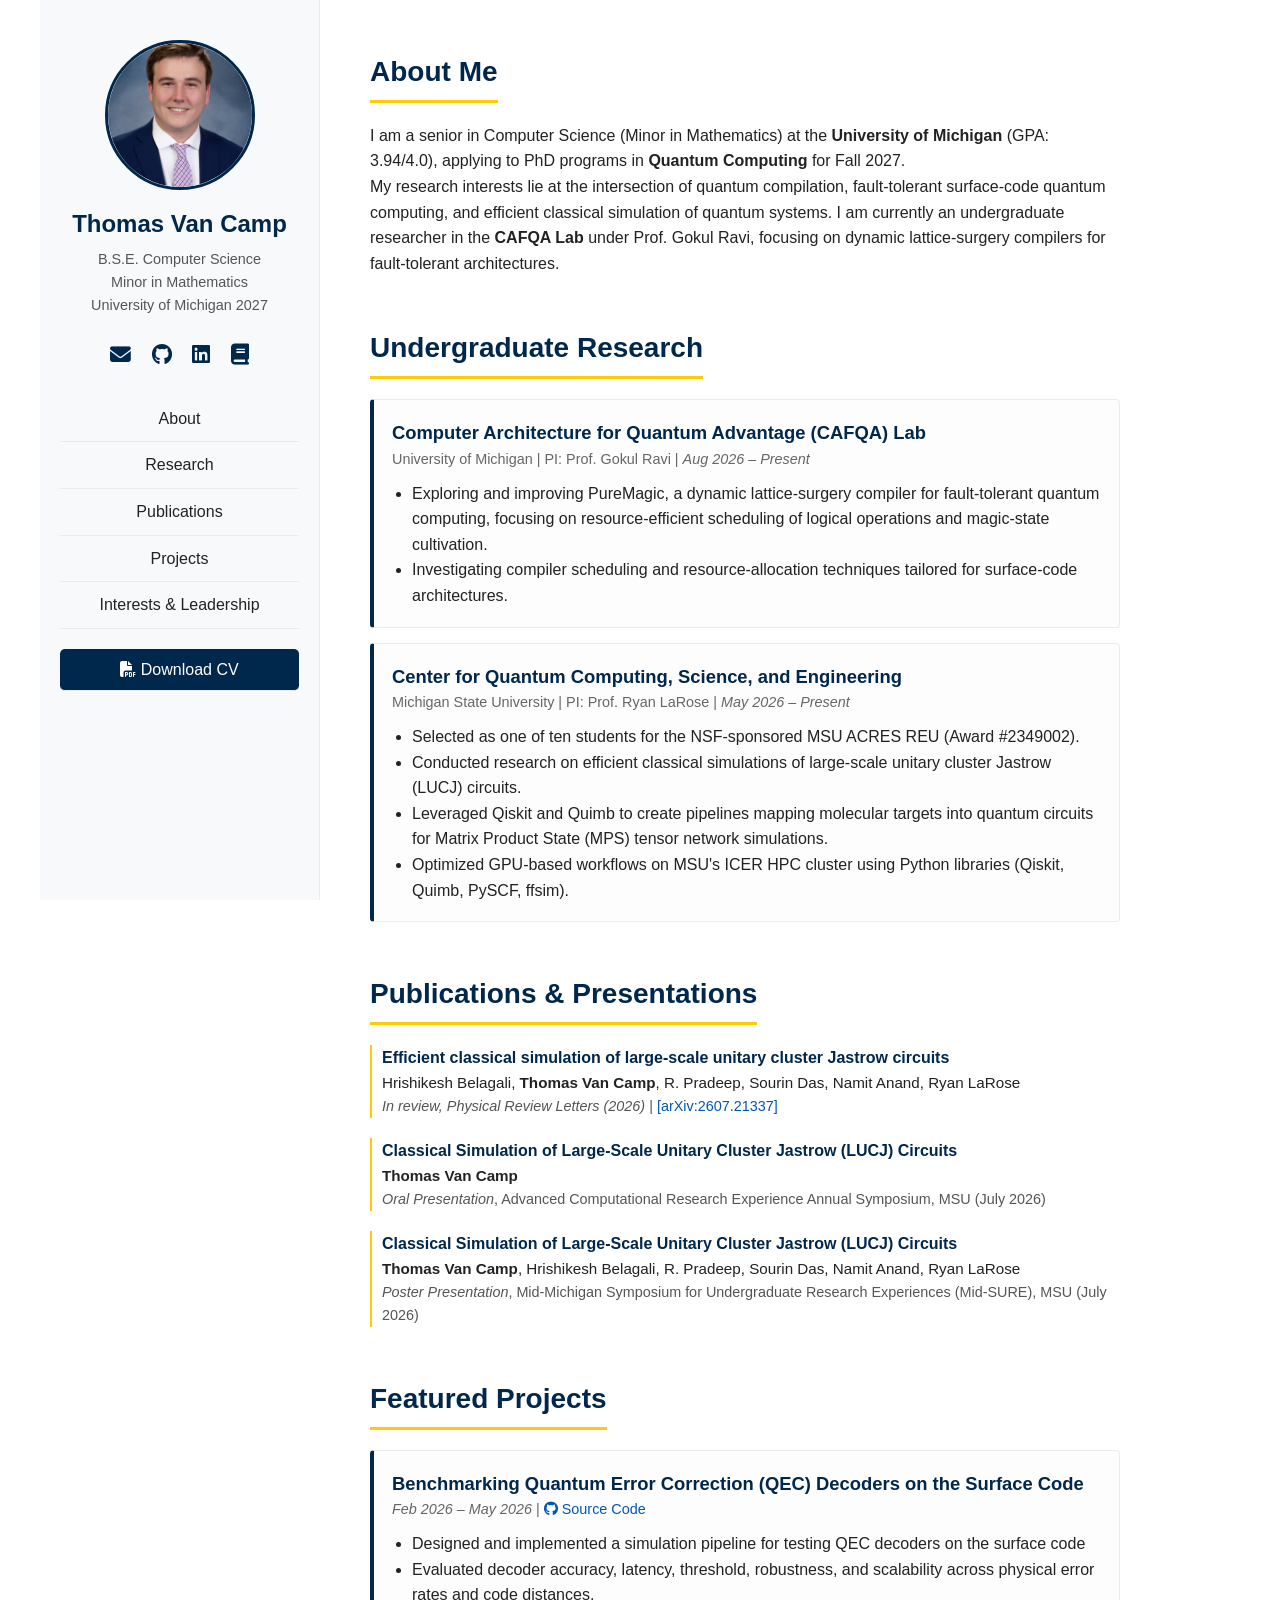
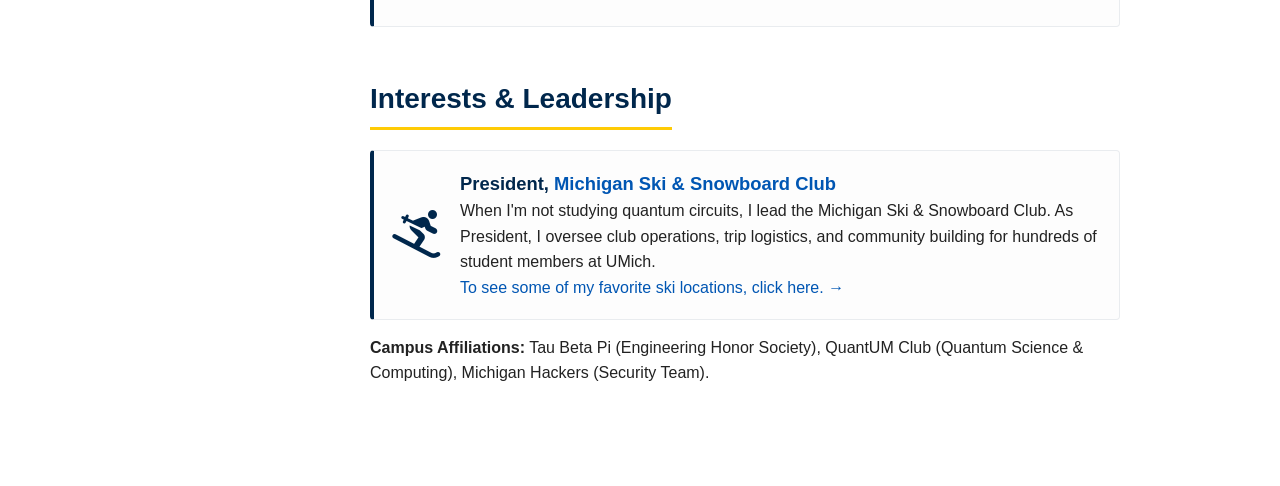
==== commit 4bc3668b: "Added skiing page" ====
--- a/index.html
+++ b/index.html
@@ -13,7 +13,7 @@
         <aside class="sidebar">
             <img src="profile.jpg" alt="Thomas Van Camp" class="profile-pic">
             <h1>Thomas Van Camp</h1>
-            <p class="bio">B.S. Computer Science, Minor in Math<br>University of Michigan '27</p>
+            <p class="bio">B.S.E. Computer Science<br>Minor in Mathematics<br>University of Michigan 2027</p>
             
             <div class="social-icons">
                 <a href="mailto:tvancamp@umich.edu" title="Email"><i class="fas fa-envelope"></i></a>
@@ -108,6 +108,9 @@
                     <div>
                         <h3>President, <a href="https://maizepages.umich.edu/organization/skiandsnowboardclub" target="_blank">Michigan Ski & Snowboard Club</a></h3>
                         <p>When I'm not studying quantum circuits, I lead the Michigan Ski & Snowboard Club. As President, I oversee club operations, trip logistics, and community building for hundreds of student members at UMich.</p>
+           
+            <!-- Link to your new standalone page -->
+                        <p><a href="skiing.html" class="btn">To see some of my favorite ski locations, click here. →</a></p>
                     </div>
                 </div>
 
@@ -116,4 +119,4 @@
         </main>
     </div>
 </body>
-</html>+</html>
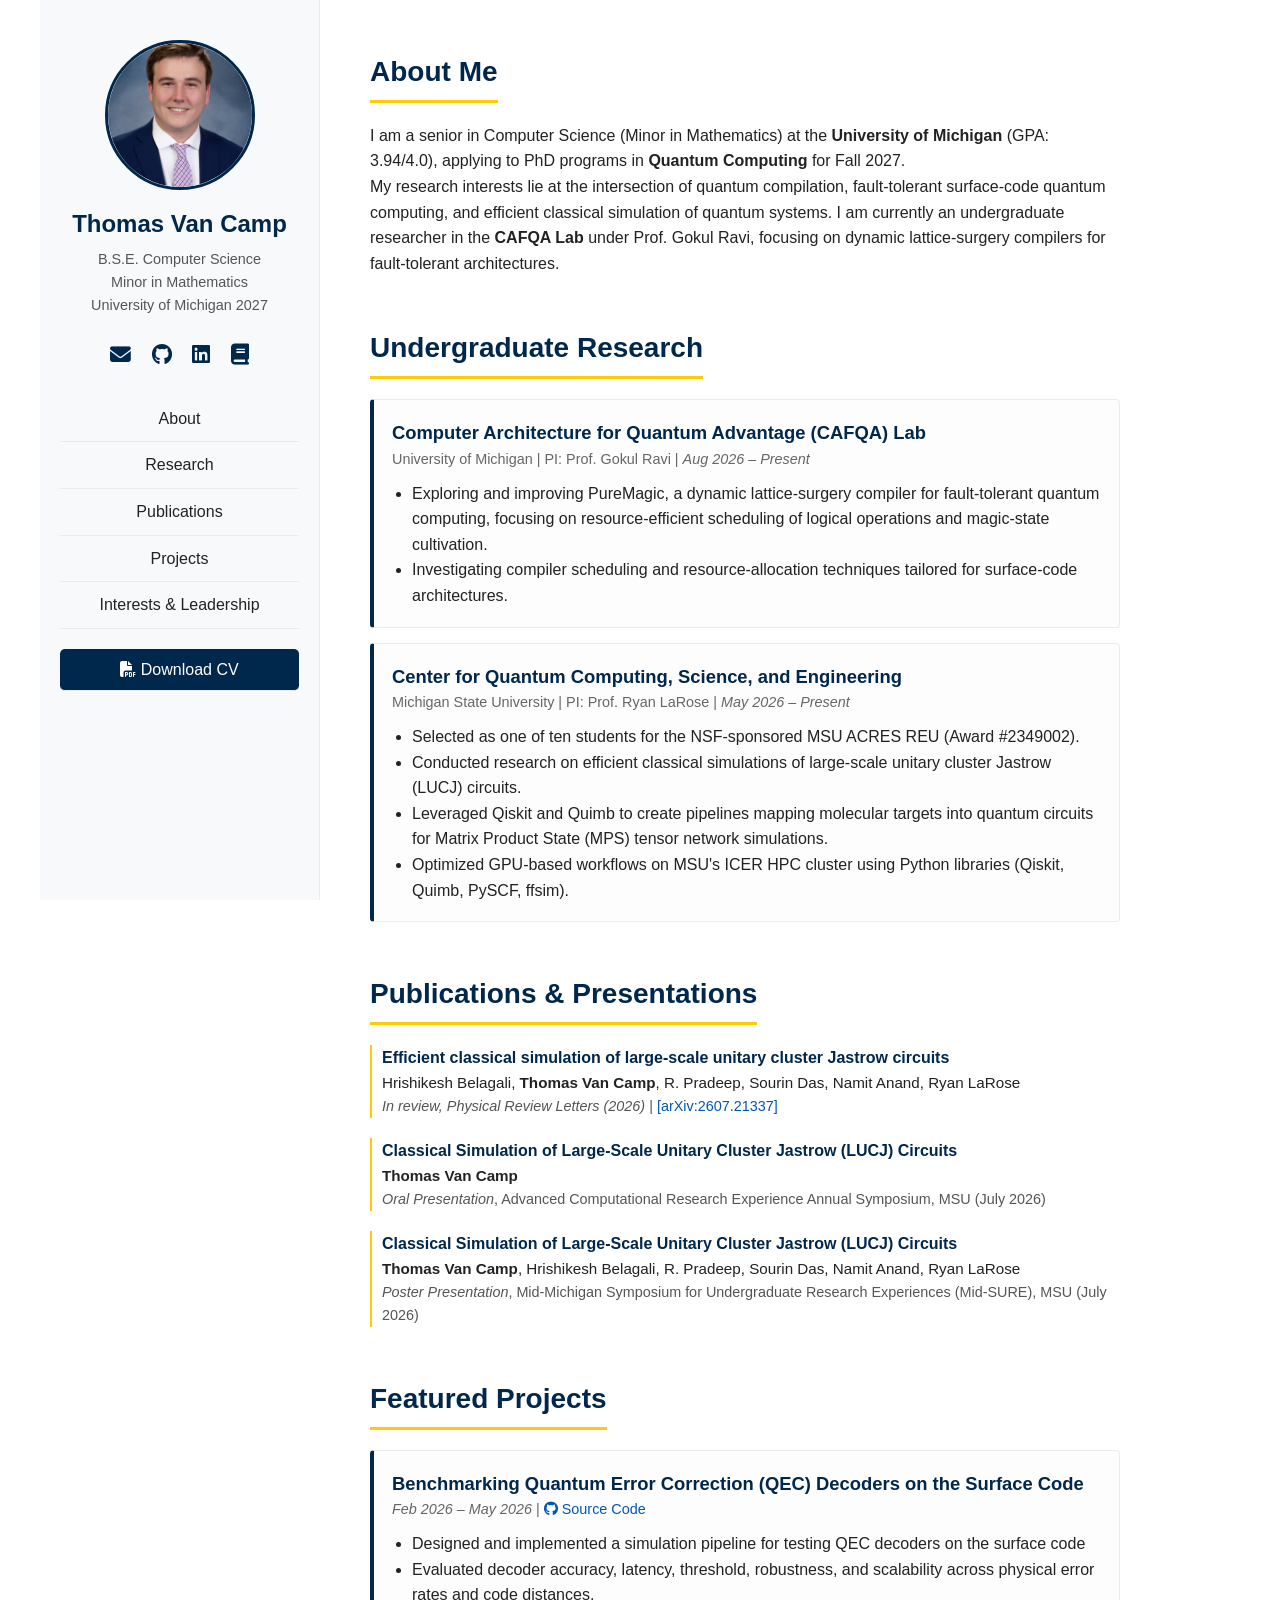
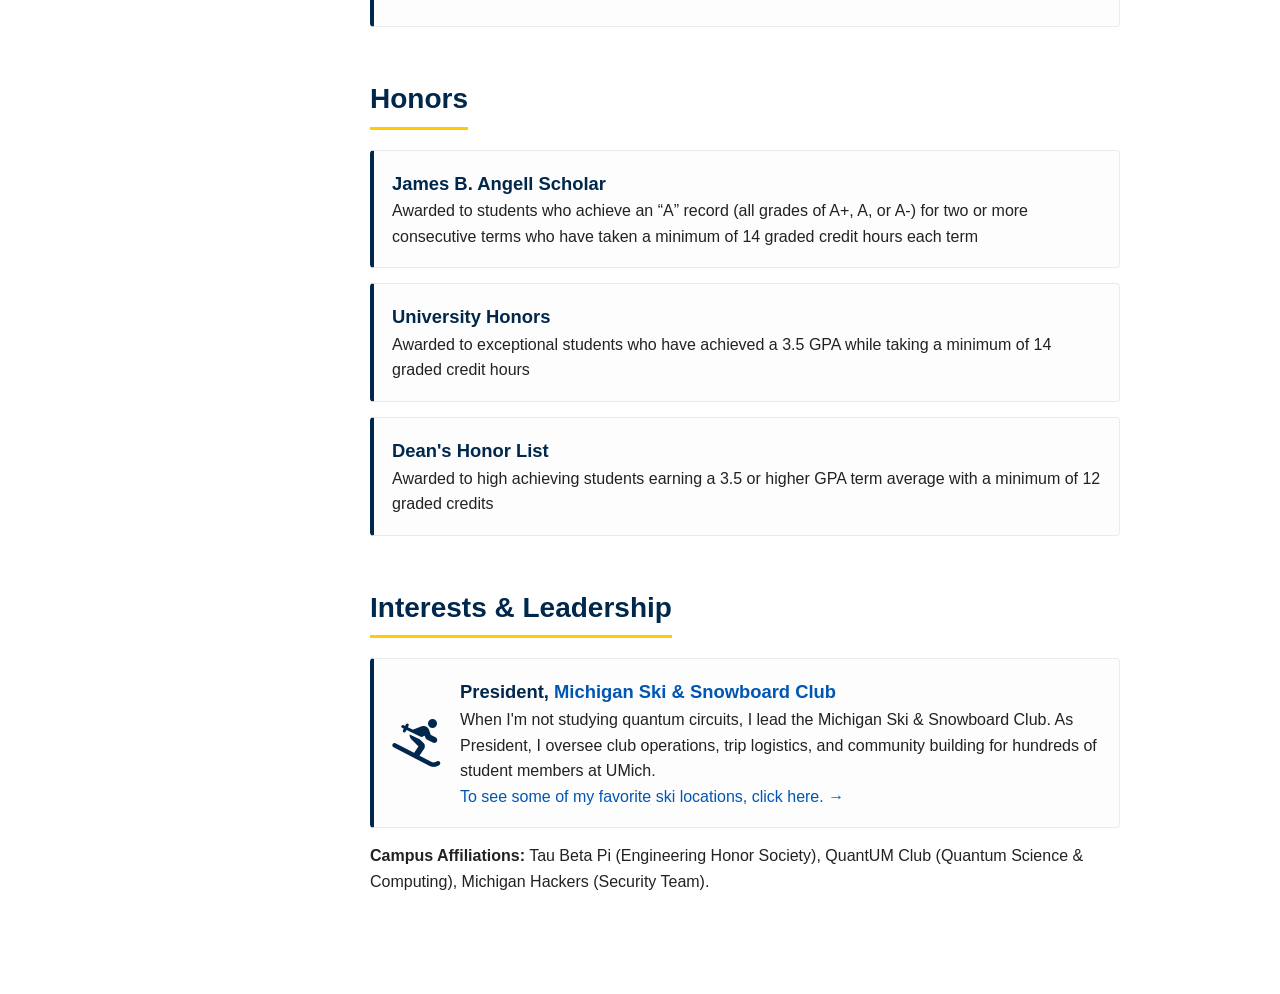
==== commit 8056a100: "Added honors to page" ====
--- a/index.html
+++ b/index.html
@@ -98,6 +98,22 @@
                 </div>
             </section>
 
+            <section id="honors">
+                <h2>Honors</h2>
+                <div class="card">
+                    <h3>James B. Angell Scholar</h3>
+                    <p>Awarded to students who achieve an “A” record (all grades of A+, A, or A-) for two or more consecutive terms who have taken a minimum of 14 graded credit hours each term</p>
+                </div>
+                <div class="card">
+                    <h3>University Honors</h3>
+                    <p>Awarded to exceptional students who have achieved a 3.5 GPA while taking a minimum of 14 graded credit hours</p>
+                </div>
+                <div class="card">
+                    <h3>Dean's Honor List</h3>
+                    <p>Awarded to high achieving students earning a 3.5 or higher GPA term average with a minimum of 12 graded credits</p>
+                </div>
+            </section>
+
             <section id="interests">
                 <h2>Interests & Leadership</h2>
                 
